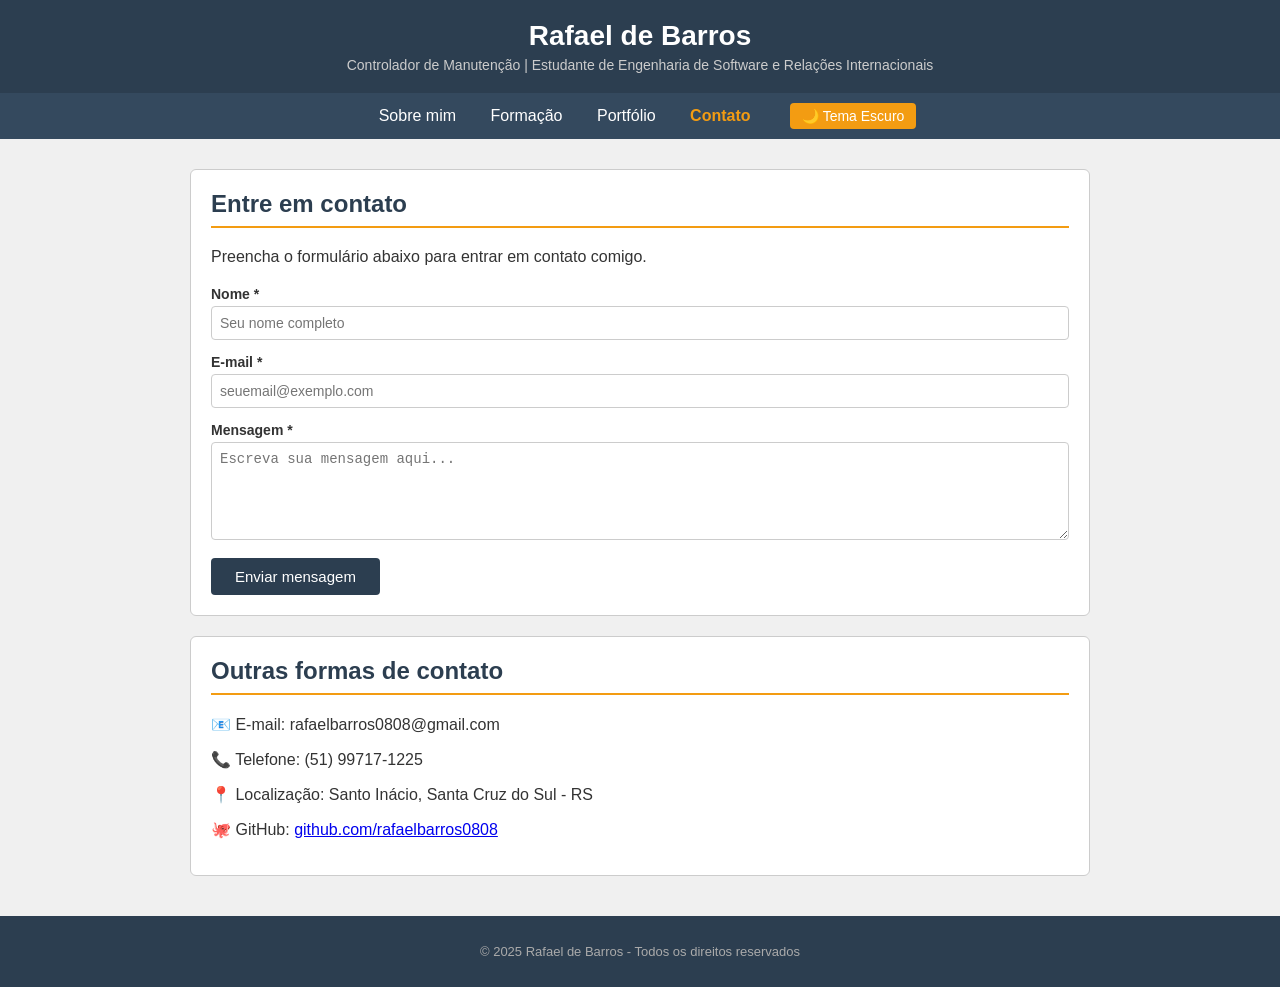
==== contato.html @ fff727a5 "Primeiro Upload do site" ====
<!DOCTYPE html>
<html lang="pt-BR">
<head>
    <meta charset="UTF-8">
    <meta name="viewport" content="width=device-width, initial-scale=1.0">
    <title>Contato - Rafael de Barros</title>
    <link rel="stylesheet" href="style.css">
</head>
<body>

    <!-- Cabeçalho -->
    <header>
        <h1>Rafael de Barros</h1>
        <p>Controlador de Manutenção | Estudante de Engenharia de Software e Relações Internacionais</p>
    </header>

    <!-- Menu de navegação -->
    <nav>
        <button id="btn-menu">☰</button>

        <div class="links-nav">
            <a href="index.html">Sobre mim</a>
            <a href="formacao.html">Formação</a>
            <a href="portfolio.html">Portfólio</a>
            <a href="contato.html">Contato</a>
            <button id="btn-tema">🌙 Tema Escuro</button>
        </div>
    </nav>

    <!-- Modal de confirmação de envio -->
    <div id="modal">
        <div id="modal-caixa">
            <p>✅</p>
            <h3>Mensagem enviada com sucesso!</h3>
            <p>Obrigado pelo contato. Responderei em breve.</p>
            <button onclick="fecharModal()">Fechar</button>
        </div>
    </div>

    <!-- Conteúdo principal -->
    <main>

        <!-- Formulário de contato -->
        <div class="caixa">
            <h2>Entre em contato</h2>
            <p style="margin-bottom: 20px;">Preencha o formulário abaixo para entrar em contato comigo.</p>

            <!-- novalidate desativa a validação padrão do navegador, pois vamos validar via JavaScript -->
            <form id="form-contato" novalidate>

                <!-- Campo nome -->
                <label for="nome">Nome *</label>
                <input type="text" id="nome" placeholder="Seu nome completo">
                <p class="texto-erro" id="erro-nome">Por favor, preencha o nome.</p>

                <!-- Campo e-mail -->
                <label for="email">E-mail *</label>
                <input type="email" id="email" placeholder="seuemail@exemplo.com">
                <p class="texto-erro" id="erro-email">Por favor, informe um e-mail válido.</p>

                <!-- Campo mensagem -->
                <label for="mensagem">Mensagem *</label>
                <textarea id="mensagem" rows="5" placeholder="Escreva sua mensagem aqui..."></textarea>
                <p class="texto-erro" id="erro-mensagem">Por favor, escreva uma mensagem.</p>

                <button type="button" onclick="enviarFormulario()">Enviar mensagem</button>

            </form>
        </div>

        <!-- Informações de contato -->
        <div class="caixa">
            <h2>Outras formas de contato</h2>
            <p>📧 E-mail: rafaelbarros0808@gmail.com</p>
            <p>📞 Telefone: (51) 99717-1225</p>
            <p>📍 Localização: Santo Inácio, Santa Cruz do Sul - RS</p>
            <p>🐙 GitHub: <a href="https://github.com/rafaelbarros0808" target="_blank">github.com/rafaelbarros0808</a></p>
        </div>

    </main>

    <!-- Rodapé -->
    <footer>
        <p>© 2025 Rafael de Barros - Todos os direitos reservados</p>
    </footer>

    <script src="main.js"></script>

    <script>
        /* Validação e envio do formulário */

        function enviarFormulario() {
            var nome = document.getElementById('nome').value.trim();
            var email = document.getElementById('email').value.trim();
            var mensagem = document.getElementById('mensagem').value.trim();
            var formularioOk = true;

            /* Valida o nome */
            if (nome === '') {
                document.getElementById('nome').classList.add('campo-erro');
                document.getElementById('erro-nome').style.display = 'block';
                formularioOk = false;
            } else {
                document.getElementById('nome').classList.remove('campo-erro');
                document.getElementById('erro-nome').style.display = 'none';
            }

            /* Valida o e-mail usando uma expressão regular simples */
            var formatoEmail = /^[^\s@]+@[^\s@]+\.[^\s@]+$/;
            if (email === '' || !formatoEmail.test(email)) {
                document.getElementById('email').classList.add('campo-erro');
                document.getElementById('erro-email').style.display = 'block';
                formularioOk = false;
            } else {
                document.getElementById('email').classList.remove('campo-erro');
                document.getElementById('erro-email').style.display = 'none';
            }

            /* Valida a mensagem */
            if (mensagem === '') {
                document.getElementById('mensagem').classList.add('campo-erro');
                document.getElementById('erro-mensagem').style.display = 'block';
                formularioOk = false;
            } else {
                document.getElementById('mensagem').classList.remove('campo-erro');
                document.getElementById('erro-mensagem').style.display = 'none';
            }

            /* Se tudo estiver correto, limpa o formulário e mostra o modal */
            if (formularioOk) {
                document.getElementById('nome').value = '';
                document.getElementById('email').value = '';
                document.getElementById('mensagem').value = '';
                document.getElementById('modal').style.display = 'block';
            }
        }

        /* Fecha o modal de confirmação */
        function fecharModal() {
            document.getElementById('modal').style.display = 'none';
        }
    </script>

</body>
</html>
---- style.css ----
/* Estilos do portfólio - Rafael de Barros */

/* Configurações gerais da página */
body {
    font-family: Arial, sans-serif;
    background-color: #f0f0f0;
    color: #333333;
    margin: 0;
    padding: 0;
}

/* Tema escuro */
body.escuro {
    background-color: #222222;
    color: #eeeeee;
}

/* Cabeçalho do site */
header {
    background-color: #2c3e50;
    color: white;
    text-align: center;
    padding: 20px;
}

header h1 {
    margin: 0;
    font-size: 28px;
}

header p {
    margin: 5px 0 0 0;
    font-size: 14px;
    color: #cccccc;
}

/* Menu de navegação */
nav {
    background-color: #34495e;
    text-align: center;
    padding: 10px;
}

nav a {
    color: white;
    text-decoration: none;
    margin: 0 15px;
    font-size: 16px;
}

nav a:hover {
    color: #f39c12;
}

nav a.ativo {
    color: #f39c12;
    font-weight: bold;
}

/* Botão de tema claro/escuro */
#btn-tema {
    background-color: #f39c12;
    color: white;
    border: none;
    padding: 5px 12px;
    cursor: pointer;
    border-radius: 4px;
    font-size: 14px;
    margin-left: 20px;
}

/* Menu hamburguer - escondido no desktop */
#btn-menu {
    display: none;
    background-color: #f39c12;
    color: white;
    border: none;
    padding: 8px 14px;
    cursor: pointer;
    font-size: 18px;
}

/* Conteúdo principal */
main {
    max-width: 900px;
    margin: 30px auto;
    padding: 0 20px;
}

/* Caixas de seção */
.caixa {
    background-color: white;
    border: 1px solid #cccccc;
    border-radius: 6px;
    padding: 20px;
    margin-bottom: 20px;
}

body.escuro .caixa {
    background-color: #333333;
    border-color: #555555;
}

.caixa h2 {
    color: #2c3e50;
    border-bottom: 2px solid #f39c12;
    padding-bottom: 8px;
    margin-top: 0;
}

body.escuro .caixa h2 {
    color: #eeeeee;
}

/* Card de projeto/trabalho */
.card-projeto {
    background-color: #f9f9f9;
    border: 1px solid #dddddd;
    border-radius: 5px;
    padding: 15px;
    margin-bottom: 15px;
}

body.escuro .card-projeto {
    background-color: #3a3a3a;
    border-color: #555555;
}

.card-projeto h3 {
    margin: 0 0 8px 0;
    color: #2c3e50;
    font-size: 16px;
}

body.escuro .card-projeto h3 {
    color: #dddddd;
}

.card-projeto p {
    margin: 0;
    font-size: 14px;
    color: #666666;
}

body.escuro .card-projeto p {
    color: #aaaaaa;
}

.card-projeto .faculdade {
    font-size: 13px;
    color: #f39c12;
    font-weight: bold;
    margin-bottom: 5px;
}

/* Formulário de contato */
form label {
    display: block;
    margin-bottom: 4px;
    font-weight: bold;
    font-size: 14px;
}

form input,
form textarea {
    width: 100%;
    padding: 8px;
    margin-bottom: 14px;
    border: 1px solid #cccccc;
    border-radius: 4px;
    font-size: 14px;
    box-sizing: border-box;
    background-color: #ffffff;
    color: #333333;
}

body.escuro form input,
body.escuro form textarea {
    background-color: #444444;
    border-color: #666666;
    color: #eeeeee;
}

form input.campo-erro,
form textarea.campo-erro {
    border-color: red;
}

.texto-erro {
    color: red;
    font-size: 13px;
    margin-top: -10px;
    margin-bottom: 10px;
    display: none;
}

form button {
    background-color: #2c3e50;
    color: white;
    border: none;
    padding: 10px 24px;
    font-size: 15px;
    cursor: pointer;
    border-radius: 4px;
}

form button:hover {
    background-color: #f39c12;
}

/* Modal de confirmação */
#modal {
    display: none;
    position: fixed;
    top: 0;
    left: 0;
    width: 100%;
    height: 100%;
    background-color: rgba(0, 0, 0, 0.5);
}

#modal-caixa {
    background-color: white;
    width: 320px;
    margin: 150px auto;
    padding: 30px;
    border-radius: 8px;
    text-align: center;
}

body.escuro #modal-caixa {
    background-color: #333333;
    color: #eeeeee;
}

#modal-caixa button {
    background-color: #2c3e50;
    color: white;
    border: none;
    padding: 8px 20px;
    cursor: pointer;
    border-radius: 4px;
    margin-top: 15px;
    font-size: 14px;
}

/* Rodapé */
footer {
    background-color: #2c3e50;
    color: #aaaaaa;
    text-align: center;
    padding: 15px;
    font-size: 13px;
    margin-top: 40px;
}

/* Responsivo para celular */
@media (max-width: 600px) {
    #btn-menu {
        display: inline-block;
    }

    nav .links-nav {
        display: none;
        flex-direction: column;
        padding: 10px 0;
    }

    nav .links-nav.aberto {
        display: flex;
    }

    nav .links-nav a {
        display: block;
        padding: 8px 0;
        margin: 0;
    }

    header h1 {
        font-size: 22px;
    }
}
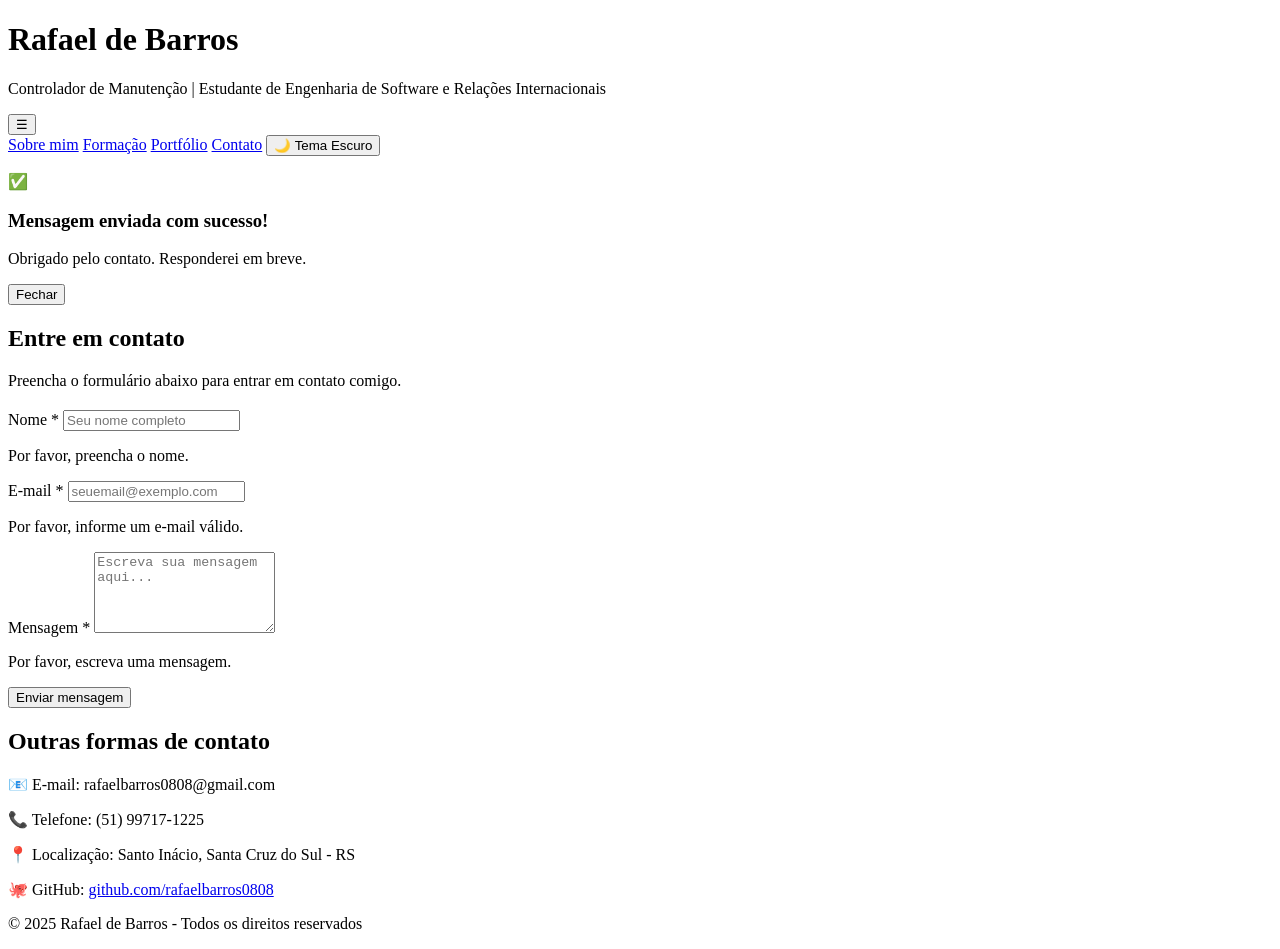
==== commit 5725de4d: "Upload Site Uninter" ====
--- a/contato.html
+++ b/contato.html
@@ -4,7 +4,7 @@
     <meta charset="UTF-8">
     <meta name="viewport" content="width=device-width, initial-scale=1.0">
     <title>Contato - Rafael de Barros</title>
-    <link rel="stylesheet" href="style.css">
+    <link rel="stylesheet" href="css/style.css">
 </head>
 <body>
 
@@ -84,7 +84,7 @@
         <p>© 2025 Rafael de Barros - Todos os direitos reservados</p>
     </footer>
 
-    <script src="main.js"></script>
+    <script src="js/main.js"></script>
 
     <script>
         /* Validação e envio do formulário */
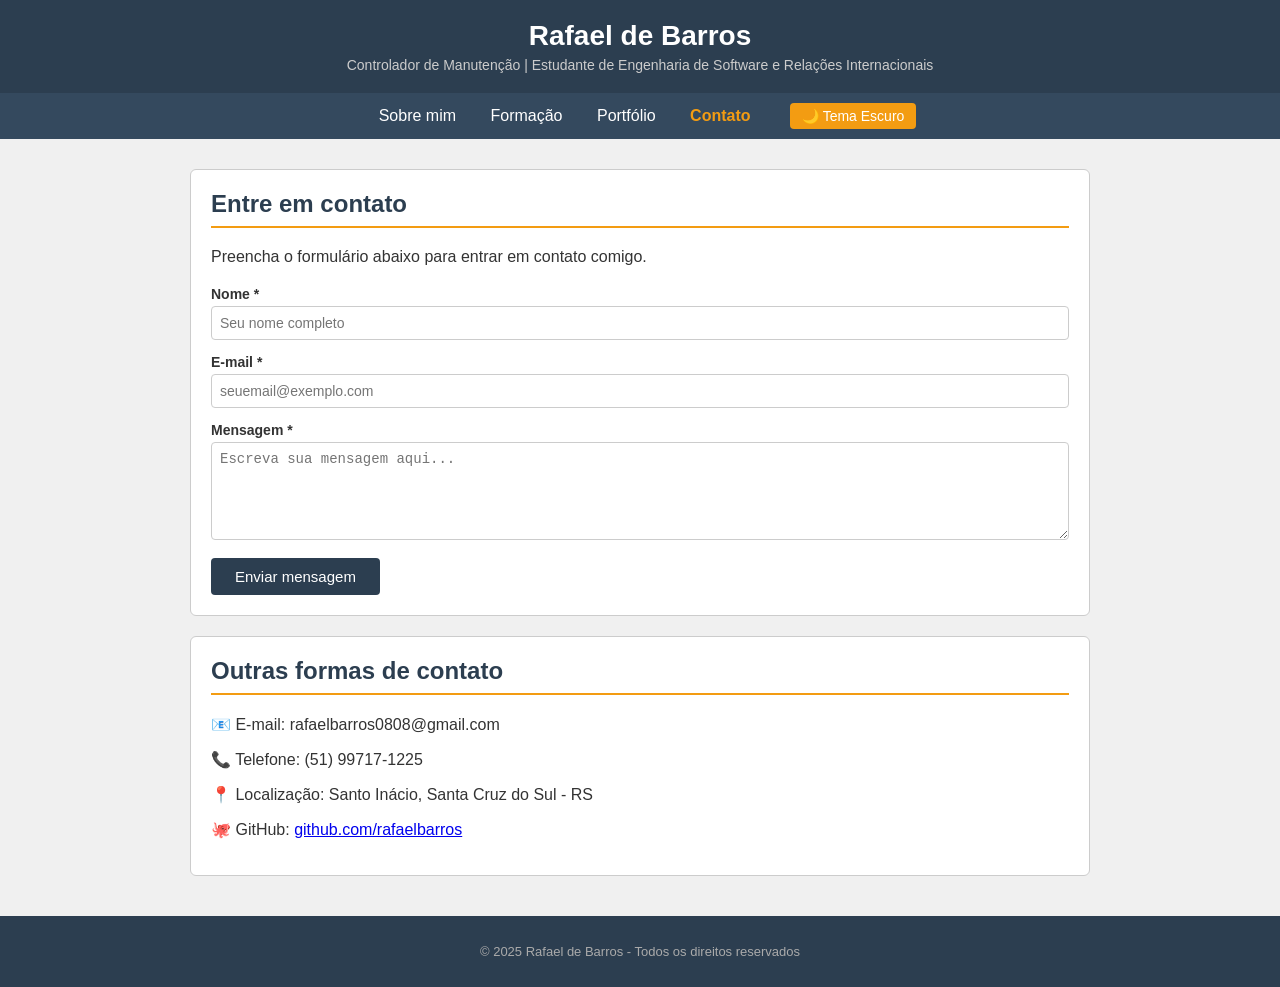
==== commit 2f52a493: "Upload Portfolio Uninter - Rafael de Barros" ====
--- a/contato.html
+++ b/contato.html
@@ -4,7 +4,7 @@
     <meta charset="UTF-8">
     <meta name="viewport" content="width=device-width, initial-scale=1.0">
     <title>Contato - Rafael de Barros</title>
-    <link rel="stylesheet" href="css/style.css">
+    <link rel="stylesheet" href="style.css">
 </head>
 <body>
 
@@ -74,7 +74,7 @@
             <p>📧 E-mail: rafaelbarros0808@gmail.com</p>
             <p>📞 Telefone: (51) 99717-1225</p>
             <p>📍 Localização: Santo Inácio, Santa Cruz do Sul - RS</p>
-            <p>🐙 GitHub: <a href="https://github.com/rafaelbarros0808" target="_blank">github.com/rafaelbarros0808</a></p>
+            <p>🐙 GitHub: <a href="https://github.com/rafabarroscode/Rafael-de-Barros" target="_blank">github.com/rafaelbarros</a></p>
         </div>
 
     </main>
@@ -84,7 +84,7 @@
         <p>© 2025 Rafael de Barros - Todos os direitos reservados</p>
     </footer>
 
-    <script src="js/main.js"></script>
+    <script src="main.js"></script>
 
     <script>
         /* Validação e envio do formulário */
--- a/style.css
+++ b/style.css
@@ -0,0 +1,282 @@
+/* Estilos do portfólio - Rafael de Barros */
+
+/* Configurações gerais da página */
+body {
+    font-family: Arial, sans-serif;
+    background-color: #f0f0f0;
+    color: #333333;
+    margin: 0;
+    padding: 0;
+}
+
+/* Tema escuro */
+body.escuro {
+    background-color: #222222;
+    color: #eeeeee;
+}
+
+/* Cabeçalho do site */
+header {
+    background-color: #2c3e50;
+    color: white;
+    text-align: center;
+    padding: 20px;
+}
+
+header h1 {
+    margin: 0;
+    font-size: 28px;
+}
+
+header p {
+    margin: 5px 0 0 0;
+    font-size: 14px;
+    color: #cccccc;
+}
+
+/* Menu de navegação */
+nav {
+    background-color: #34495e;
+    text-align: center;
+    padding: 10px;
+}
+
+nav a {
+    color: white;
+    text-decoration: none;
+    margin: 0 15px;
+    font-size: 16px;
+}
+
+nav a:hover {
+    color: #f39c12;
+}
+
+nav a.ativo {
+    color: #f39c12;
+    font-weight: bold;
+}
+
+/* Botão de tema claro/escuro */
+#btn-tema {
+    background-color: #f39c12;
+    color: white;
+    border: none;
+    padding: 5px 12px;
+    cursor: pointer;
+    border-radius: 4px;
+    font-size: 14px;
+    margin-left: 20px;
+}
+
+/* Menu hamburguer - escondido no desktop */
+#btn-menu {
+    display: none;
+    background-color: #f39c12;
+    color: white;
+    border: none;
+    padding: 8px 14px;
+    cursor: pointer;
+    font-size: 18px;
+}
+
+/* Conteúdo principal */
+main {
+    max-width: 900px;
+    margin: 30px auto;
+    padding: 0 20px;
+}
+
+/* Caixas de seção */
+.caixa {
+    background-color: white;
+    border: 1px solid #cccccc;
+    border-radius: 6px;
+    padding: 20px;
+    margin-bottom: 20px;
+}
+
+body.escuro .caixa {
+    background-color: #333333;
+    border-color: #555555;
+}
+
+.caixa h2 {
+    color: #2c3e50;
+    border-bottom: 2px solid #f39c12;
+    padding-bottom: 8px;
+    margin-top: 0;
+}
+
+body.escuro .caixa h2 {
+    color: #eeeeee;
+}
+
+/* Card de projeto/trabalho */
+.card-projeto {
+    background-color: #f9f9f9;
+    border: 1px solid #dddddd;
+    border-radius: 5px;
+    padding: 15px;
+    margin-bottom: 15px;
+}
+
+body.escuro .card-projeto {
+    background-color: #3a3a3a;
+    border-color: #555555;
+}
+
+.card-projeto h3 {
+    margin: 0 0 8px 0;
+    color: #2c3e50;
+    font-size: 16px;
+}
+
+body.escuro .card-projeto h3 {
+    color: #dddddd;
+}
+
+.card-projeto p {
+    margin: 0;
+    font-size: 14px;
+    color: #666666;
+}
+
+body.escuro .card-projeto p {
+    color: #aaaaaa;
+}
+
+.card-projeto .faculdade {
+    font-size: 13px;
+    color: #f39c12;
+    font-weight: bold;
+    margin-bottom: 5px;
+}
+
+/* Formulário de contato */
+form label {
+    display: block;
+    margin-bottom: 4px;
+    font-weight: bold;
+    font-size: 14px;
+}
+
+form input,
+form textarea {
+    width: 100%;
+    padding: 8px;
+    margin-bottom: 14px;
+    border: 1px solid #cccccc;
+    border-radius: 4px;
+    font-size: 14px;
+    box-sizing: border-box;
+    background-color: #ffffff;
+    color: #333333;
+}
+
+body.escuro form input,
+body.escuro form textarea {
+    background-color: #444444;
+    border-color: #666666;
+    color: #eeeeee;
+}
+
+form input.campo-erro,
+form textarea.campo-erro {
+    border-color: red;
+}
+
+.texto-erro {
+    color: red;
+    font-size: 13px;
+    margin-top: -10px;
+    margin-bottom: 10px;
+    display: none;
+}
+
+form button {
+    background-color: #2c3e50;
+    color: white;
+    border: none;
+    padding: 10px 24px;
+    font-size: 15px;
+    cursor: pointer;
+    border-radius: 4px;
+}
+
+form button:hover {
+    background-color: #f39c12;
+}
+
+/* Modal de confirmação */
+#modal {
+    display: none;
+    position: fixed;
+    top: 0;
+    left: 0;
+    width: 100%;
+    height: 100%;
+    background-color: rgba(0, 0, 0, 0.5);
+}
+
+#modal-caixa {
+    background-color: white;
+    width: 320px;
+    margin: 150px auto;
+    padding: 30px;
+    border-radius: 8px;
+    text-align: center;
+}
+
+body.escuro #modal-caixa {
+    background-color: #333333;
+    color: #eeeeee;
+}
+
+#modal-caixa button {
+    background-color: #2c3e50;
+    color: white;
+    border: none;
+    padding: 8px 20px;
+    cursor: pointer;
+    border-radius: 4px;
+    margin-top: 15px;
+    font-size: 14px;
+}
+
+/* Rodapé */
+footer {
+    background-color: #2c3e50;
+    color: #aaaaaa;
+    text-align: center;
+    padding: 15px;
+    font-size: 13px;
+    margin-top: 40px;
+}
+
+/* Responsivo para celular */
+@media (max-width: 600px) {
+    #btn-menu {
+        display: inline-block;
+    }
+
+    nav .links-nav {
+        display: none;
+        flex-direction: column;
+        padding: 10px 0;
+    }
+
+    nav .links-nav.aberto {
+        display: flex;
+    }
+
+    nav .links-nav a {
+        display: block;
+        padding: 8px 0;
+        margin: 0;
+    }
+
+    header h1 {
+        font-size: 22px;
+    }
+}
